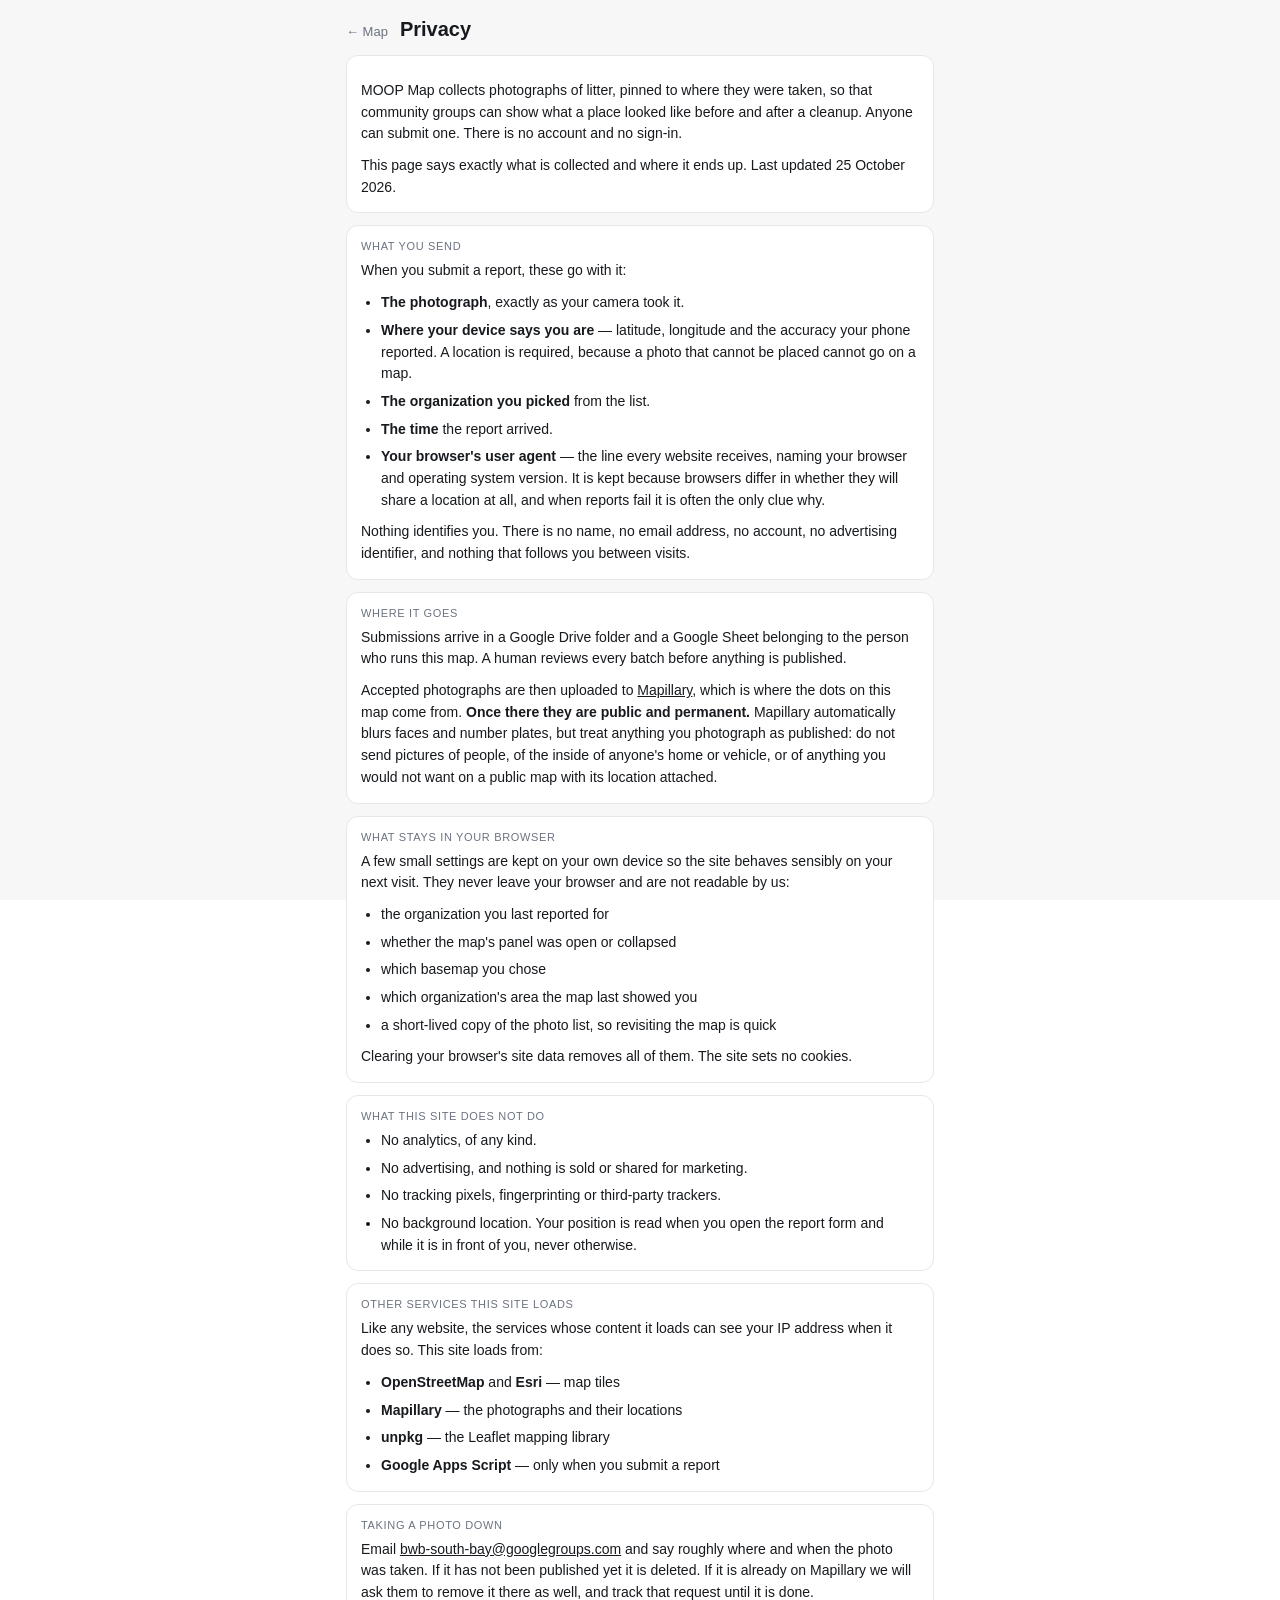
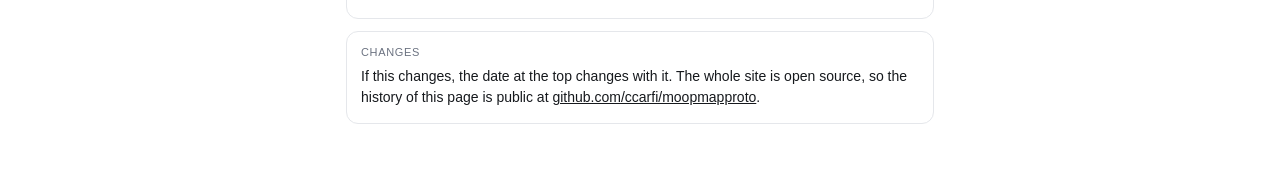
==== privacy.html @ 1ea621a3 "Add a privacy page, and link it from the form Google requires a homepage and a privacy policy URL be" ====
<!DOCTYPE html>
<html lang="en">
<head>
<meta charset="utf-8">
<meta name="viewport" content="width=device-width, initial-scale=1, viewport-fit=cover">
<title>Privacy — MOOP Map</title>

<link rel="icon" href="data:image/svg+xml,%3Csvg xmlns='http://www.w3.org/2000/svg' viewBox='0 0 32 32'%3E%3Ccircle cx='12' cy='13' r='6' fill='%23E4572E'/%3E%3Ccircle cx='21' cy='21' r='6' fill='%232E86AB'/%3E%3C/svg%3E">
<link rel="stylesheet" href="styles.css">
</head>
<body class="report-page">

<header class="report-header">
  <a class="report-back" href="./">&larr; Map</a>
  <h1>Privacy</h1>
</header>

<main class="report-main">

  <section class="field">
    <p class="prose">MOOP Map collects photographs of litter, pinned to where they
    were taken, so that community groups can show what a place looked like before
    and after a cleanup. Anyone can submit one. There is no account and no sign-in.</p>
    <p class="prose">This page says exactly what is collected and where it ends up.
    Last updated 25 October 2026.</p>
  </section>

  <section class="field">
    <span class="field-label">What you send</span>
    <p class="prose">When you submit a report, these go with it:</p>
    <ul class="prose">
      <li><strong>The photograph</strong>, exactly as your camera took it.</li>
      <li><strong>Where your device says you are</strong> — latitude, longitude and
        the accuracy your phone reported. A location is required, because a photo
        that cannot be placed cannot go on a map.</li>
      <li><strong>The organization you picked</strong> from the list.</li>
      <li><strong>The time</strong> the report arrived.</li>
      <li><strong>Your browser's user agent</strong> — the line every website
        receives, naming your browser and operating system version. It is kept
        because browsers differ in whether they will share a location at all, and
        when reports fail it is often the only clue why.</li>
    </ul>
    <p class="prose">Nothing identifies you. There is no name, no email address, no
    account, no advertising identifier, and nothing that follows you between visits.</p>
  </section>

  <section class="field">
    <span class="field-label">Where it goes</span>
    <p class="prose">Submissions arrive in a Google Drive folder and a Google Sheet
    belonging to the person who runs this map. A human reviews every batch before
    anything is published.</p>
    <p class="prose">Accepted photographs are then uploaded to
    <a href="https://www.mapillary.com/">Mapillary</a>, which is where the dots on
    this map come from. <strong>Once there they are public and permanent.</strong>
    Mapillary automatically blurs faces and number plates, but treat anything you
    photograph as published: do not send pictures of people, of the inside of
    anyone's home or vehicle, or of anything you would not want on a public map
    with its location attached.</p>
  </section>

  <section class="field">
    <span class="field-label">What stays in your browser</span>
    <p class="prose">A few small settings are kept on your own device so the site
    behaves sensibly on your next visit. They never leave your browser and are not
    readable by us:</p>
    <ul class="prose">
      <li>the organization you last reported for</li>
      <li>whether the map's panel was open or collapsed</li>
      <li>which basemap you chose</li>
      <li>which organization's area the map last showed you</li>
      <li>a short-lived copy of the photo list, so revisiting the map is quick</li>
    </ul>
    <p class="prose">Clearing your browser's site data removes all of them. The site
    sets no cookies.</p>
  </section>

  <section class="field">
    <span class="field-label">What this site does not do</span>
    <ul class="prose">
      <li>No analytics, of any kind.</li>
      <li>No advertising, and nothing is sold or shared for marketing.</li>
      <li>No tracking pixels, fingerprinting or third-party trackers.</li>
      <li>No background location. Your position is read when you open the report
        form and while it is in front of you, never otherwise.</li>
    </ul>
  </section>

  <section class="field">
    <span class="field-label">Other services this site loads</span>
    <p class="prose">Like any website, the services whose content it loads can see
    your IP address when it does so. This site loads from:</p>
    <ul class="prose">
      <li><strong>OpenStreetMap</strong> and <strong>Esri</strong> — map tiles</li>
      <li><strong>Mapillary</strong> — the photographs and their locations</li>
      <li><strong>unpkg</strong> — the Leaflet mapping library</li>
      <li><strong>Google Apps Script</strong> — only when you submit a report</li>
    </ul>
  </section>

  <section class="field">
    <span class="field-label">Taking a photo down</span>
    <p class="prose">Email
    <a href="mailto:bwb-south-bay@googlegroups.com">bwb-south-bay@googlegroups.com</a>
    and say roughly where and when the photo was taken. If it has not been published
    yet it is deleted. If it is already on Mapillary we will ask them to remove it
    there as well, and track that request until it is done.</p>
  </section>

  <section class="field">
    <span class="field-label">Changes</span>
    <p class="prose">If this changes, the date at the top changes with it. The whole
    site is open source, so the history of this page is public at
    <a href="https://github.com/ccarfi/moopmapproto">github.com/ccarfi/moopmapproto</a>.</p>
  </section>

</main>

</body>
</html>
---- styles.css ----
:root {
  --bg: #ffffff;
  --fg: #16191d;
  --muted: #6b7280;
  --line: #e5e7eb;
  --shadow: 0 6px 24px rgba(0, 0, 0, .16);
  --panel-w: 380px;
  --font: -apple-system, BlinkMacSystemFont, "Segoe UI", Roboto, Helvetica, Arial, sans-serif;
  --mono: ui-monospace, SFMono-Regular, Menlo, Consolas, monospace;
}

* { box-sizing: border-box; }

html, body {
  margin: 0;
  height: 100%;
  font-family: var(--font);
  color: var(--fg);
  background: var(--bg);
}

#map {
  position: absolute;
  inset: 0;
  z-index: 0;
}

/* ------------------------------------------------------------------ legend */

.legend {
  position: absolute;
  top: 12px;
  right: 12px;
  z-index: 1000;
  background: var(--bg);
  border: 1px solid var(--line);
  border-radius: 10px;
  box-shadow: var(--shadow);
  padding: 10px 12px;
  min-width: 190px;
  font-size: 13px;
}

.legend-toggle {
  display: flex;
  align-items: center;
  gap: 7px;
  width: 100%;
  border: 0;
  background: none;
  color: var(--fg);
  font-family: inherit;
  font-size: 12px;
  padding: 0;
  cursor: pointer;
}

.legend-icon { flex: none; }

/* No label between them now, so push the chevron to the far side. */
.legend-toggle > .legend-icon { margin-right: auto; }

.legend-chev {
  flex: none;
  color: var(--muted);
  transform: rotate(180deg);
  transition: transform .15s ease;
}

.legend-toggle:focus-visible { outline: 2px solid var(--fg); outline-offset: 3px; }

/* Collapsed: the card shrinks to just its header button. */
.legend.is-collapsed .legend-body { display: none; }

.legend.is-collapsed { min-width: 0; }

.legend.is-collapsed .legend-chev { transform: rotate(0deg); }

.legend-body { margin-top: 9px; }

@media (prefers-reduced-motion: reduce) {
  .legend-chev { transition: none; }
}

.legend-title {
  font-size: 11px;
  text-transform: uppercase;
  letter-spacing: .06em;
  color: var(--muted);
  margin-bottom: 8px;
}

.legend-row {
  display: flex;
  align-items: center;
  gap: 8px;
  padding: 4px 0;
  cursor: pointer;
  user-select: none;
}

.legend-row input { margin: 0; cursor: pointer; }

.legend-toggle-box {
  display: flex;
  align-items: center;
  gap: 8px;
  cursor: pointer;
  flex: none;
}

.swatch {
  width: 12px;
  height: 12px;
  border-radius: 50%;
  border: 1.5px solid #fff;
  box-shadow: 0 0 0 1px rgba(0, 0, 0, .18);
  flex: none;
}

/* A button, because it flies the map to that chapter. Styled as plain text so
   the legend still reads as a legend. */
.legend-label {
  flex: 1;
  min-width: 0;
  white-space: nowrap;
  overflow: hidden;
  text-overflow: ellipsis;
  border: 0;
  background: none;
  padding: 0;
  margin: 0;
  font: inherit;
  color: inherit;
  text-align: left;
  cursor: pointer;
}

.legend-label:hover { text-decoration: underline; }

.legend-label:focus-visible { outline: 2px solid var(--fg); outline-offset: 2px; }

.legend-section {
  margin-top: 10px;
  padding-top: 9px;
  border-top: 1px solid var(--line);
}

.legend-body > :first-child.legend-section {
  margin-top: 0;
  padding-top: 0;
  border-top: 0;
}

#legend-accounts[hidden] + .legend-section {
  margin-top: 0;
  padding-top: 0;
  border-top: 0;
}

.date-row {
  display: flex;
  gap: 6px;
}

.date-field {
  flex: 1;
  /* Without this the field inherits min-width:auto and refuses to shrink below
     the date control's intrinsic width. WebKit reserves a lot of room for a
     native date picker, so on iPhone the value overflows its box and pushes
     the whole legend card wide. */
  min-width: 0;
  display: flex;
  flex-direction: column;
  gap: 3px;
  font-size: 11px;
  color: var(--muted);
  cursor: pointer;
}

.date-field input {
  font-family: inherit;
  font-size: 12px;
  color: var(--fg);
  background: var(--bg);
  border: 1px solid var(--line);
  border-radius: 7px;
  padding: 4px 6px;
  width: 100%;
  min-width: 0;
  max-width: 100%;
  cursor: pointer;
  /* Stops WebKit applying its own chrome and intrinsic sizing to the control. */
  -webkit-appearance: none;
  appearance: none;
  text-align: left;
}

.date-field input:focus-visible { outline: 2px solid var(--fg); outline-offset: 1px; }

.date-foot {
  display: flex;
  align-items: center;
  gap: 8px;
  min-height: 16px;
  margin-top: 6px;
}

.date-note {
  flex: 1;
  font-size: 11px;
  color: var(--muted);
  font-variant-numeric: tabular-nums;
}

.date-note.is-warn { color: #b45309; }

.date-clear {
  border: 1px solid var(--line);
  background: var(--bg);
  color: var(--muted);
  border-radius: 6px;
  padding: 2px 8px;
  font-size: 11px;
  font-family: inherit;
  cursor: pointer;
  flex: none;
}

.date-clear[hidden] { display: none; }

.date-clear:hover { background: #f9fafb; color: var(--fg); }

.basemap-switch {
  display: flex;
  gap: 4px;
}

.basemap-btn {
  flex: 1;
  border: 1px solid var(--line);
  background: var(--bg);
  color: var(--muted);
  border-radius: 7px;
  padding: 5px 8px;
  font-size: 12px;
  font-family: inherit;
  cursor: pointer;
  white-space: nowrap;
}

.basemap-btn:hover { background: #f9fafb; color: var(--fg); }

.basemap-btn.is-active {
  background: var(--fg);
  border-color: var(--fg);
  color: #fff;
}

.basemap-btn:focus-visible { outline: 2px solid var(--fg); outline-offset: 1px; }

/* Aerial imagery is busy — thicken the white outlines so markers stay legible. */
.basemap-dark path.leaflet-interactive { stroke-width: 2.5; }

.basemap-dark .cluster { box-shadow: 0 1px 7px rgba(0, 0, 0, .65); }

.legend-count {
  font-variant-numeric: tabular-nums;
  color: var(--muted);
  font-size: 12px;
  white-space: nowrap;
  flex: none;
}

/* ------------------------------------------------------- loading / banner */

.loading {
  position: absolute;
  top: 12px;
  left: 50%;
  transform: translateX(-50%);
  z-index: 1000;
  display: flex;
  align-items: center;
  gap: 8px;
  background: var(--bg);
  border: 1px solid var(--line);
  border-radius: 999px;
  box-shadow: var(--shadow);
  padding: 7px 14px;
  font-size: 13px;
}

.loading[hidden] { display: none; }

.spinner {
  width: 13px;
  height: 13px;
  border: 2px solid var(--line);
  border-top-color: var(--muted);
  border-radius: 50%;
  animation: spin .7s linear infinite;
  flex: none;
}

@keyframes spin { to { transform: rotate(360deg); } }

@media (prefers-reduced-motion: reduce) {
  .spinner { animation-duration: 2.4s; }
}

.banner {
  position: absolute;
  top: 12px;
  left: 50%;
  transform: translateX(-50%);
  z-index: 1001;
  max-width: min(560px, calc(100vw - 24px));
  display: flex;
  align-items: flex-start;
  gap: 10px;
  background: #fff7ed;
  border: 1px solid #fdba74;
  color: #7c2d12;
  border-radius: 10px;
  box-shadow: var(--shadow);
  padding: 10px 12px;
  font-size: 13px;
  line-height: 1.4;
}

.banner[hidden] { display: none; }

.banner-close {
  background: none;
  border: 0;
  font-size: 18px;
  line-height: 1;
  cursor: pointer;
  color: inherit;
  padding: 0 2px;
}

/* ----------------------------------------------------------- overlay card */

.overlay {
  position: absolute;
  inset: 0;
  z-index: 1200;
  display: grid;
  place-items: center;
  background: rgba(255, 255, 255, .72);
  padding: 24px;
}

.overlay[hidden] { display: none; }

.overlay-card {
  background: var(--bg);
  border: 1px solid var(--line);
  border-radius: 12px;
  box-shadow: var(--shadow);
  padding: 20px 22px;
  max-width: 440px;
  text-align: center;
}

.overlay-card h2 { margin: 0 0 8px; font-size: 17px; }

.overlay-card p {
  margin: 0 0 14px;
  font-size: 13.5px;
  line-height: 1.5;
  color: var(--muted);
  overflow-wrap: anywhere;
}

.btn {
  display: inline-block;
  background: var(--fg);
  color: #fff;
  border: 0;
  border-radius: 8px;
  padding: 9px 16px;
  font-size: 13px;
  font-family: inherit;
  cursor: pointer;
  text-decoration: none;
}

.btn[hidden] { display: none; }

.btn:hover { opacity: .88; }

/* ------------------------------------------------------------------ panel */

.panel {
  position: absolute;
  top: 0;
  right: 0;
  bottom: 0;
  width: var(--panel-w);
  z-index: 1100;
  background: var(--bg);
  border-left: 1px solid var(--line);
  box-shadow: var(--shadow);
  overflow-y: auto;
  -webkit-overflow-scrolling: touch;
}

.panel[hidden] { display: none; }

.panel-close {
  position: absolute;
  top: 8px;
  right: 8px;
  z-index: 2;
  width: 30px;
  height: 30px;
  border-radius: 50%;
  border: 0;
  background: rgba(0, 0, 0, .55);
  color: #fff;
  font-size: 20px;
  line-height: 1;
  cursor: pointer;
}

.panel-body { padding-bottom: 20px; }

.photo {
  position: relative;
  background: #f3f4f6;
  min-height: 180px;
  display: grid;
  place-items: center;
}

.photo img {
  display: block;
  width: 100%;
  height: auto;
  opacity: 0;
  transition: opacity .2s ease;
}

.photo img.loaded { opacity: 1; }

.photo img.loaded { cursor: zoom-in; }

.photo-zoom {
  position: absolute;
  right: 10px;
  bottom: 10px;
  width: 34px;
  height: 34px;
  display: grid;
  place-items: center;
  border: 0;
  border-radius: 8px;
  background: rgba(0, 0, 0, .58);
  color: #fff;
  cursor: pointer;
  padding: 0;
  -webkit-backdrop-filter: blur(3px);
  backdrop-filter: blur(3px);
}

.photo-zoom[hidden] { display: none; }

.photo-zoom:hover { background: rgba(0, 0, 0, .78); }

.photo-zoom:focus-visible { outline: 2px solid #fff; outline-offset: 2px; }

.photo-status {
  position: absolute;
  inset: 0;
  display: grid;
  place-items: center;
  font-size: 13px;
  color: var(--muted);
  padding: 16px;
  text-align: center;
}

.badge-wrap { padding: 14px 16px 0; }

.badge {
  display: inline-block;
  color: #fff;
  border-radius: 999px;
  padding: 4px 11px;
  font-size: 12px;
  font-weight: 600;
}

.rows { padding: 12px 16px 4px; }

.row {
  display: grid;
  grid-template-columns: 92px 1fr;
  gap: 10px;
  padding: 7px 0;
  border-bottom: 1px solid var(--line);
  font-size: 13px;
  align-items: baseline;
}

.row-label { color: var(--muted); }

.row-value { overflow-wrap: anywhere; }

.seq { display: flex; align-items: center; gap: 8px; }

.seq code {
  font-family: var(--mono);
  font-size: 12px;
  background: #f3f4f6;
  border-radius: 5px;
  padding: 2px 6px;
}

.copy {
  border: 1px solid var(--line);
  background: var(--bg);
  border-radius: 6px;
  padding: 3px 8px;
  font-size: 11px;
  font-family: inherit;
  cursor: pointer;
  flex: none;
}

.copy:hover { background: #f9fafb; }

.link { margin: 14px 16px 0; }

/* ---------------------------------------------------------------- markers */

.cluster-wrap { background: none; border: 0; }

.cluster {
  width: 100%;
  height: 100%;
  border-radius: 50%;
  display: grid;
  place-items: center;
  color: #fff;
  font-size: 12px;
  font-weight: 600;
  border: 2px solid #fff;
  box-shadow: 0 1px 5px rgba(0, 0, 0, .35);
}

/* ------------------------------------------------------------- full screen */

.lightbox {
  position: fixed;
  inset: 0;
  z-index: 2000;
  background: rgba(0, 0, 0, .93);
}

.lightbox[hidden] { display: none; }

/* Scroll container: at fit size nothing scrolls, but zoomed in this is what
   lets you pan around a 4032px photo on a phone. */
.lightbox-stage {
  position: absolute;
  inset: 0;
  overflow: auto;
  display: grid;
  place-items: center;
  padding: 16px;
  -webkit-overflow-scrolling: touch;
  overscroll-behavior: contain;
}

/* Fit mode: whole photo visible.
   Viewport units, not percentages: a percentage max-height against an
   auto-sized grid track is circular, so the browser ignores it and tall
   photos overflow a short window. The 32px matches .lightbox-stage's padding. */
.lightbox img {
  max-width: calc(100vw - 32px);
  max-height: calc(100vh - 32px);
  width: auto;
  height: auto;
  object-fit: contain;
  cursor: zoom-in;
}

@supports (height: 100dvh) {
  /* dvh tracks the mobile URL bar showing and hiding. */
  .lightbox img { max-height: calc(100dvh - 32px); }
}

/* Zoomed: actual pixels, panned by scrolling the stage. Fitting a landscape
   photo to a portrait phone can render it smaller than the sidebar did, so
   this is what actually delivers "more detail" on mobile. */
.lightbox.zoomed .lightbox-stage { place-items: start; }

.lightbox.zoomed img {
  max-width: none;
  max-height: none;
  cursor: zoom-out;
}

.lightbox-close {
  position: fixed;
  top: calc(12px + env(safe-area-inset-top));
  right: calc(12px + env(safe-area-inset-right));
  z-index: 1;
  width: 42px;
  height: 42px;
  border-radius: 50%;
  border: 0;
  background: rgba(255, 255, 255, .16);
  color: #fff;
  font-size: 26px;
  line-height: 1;
  cursor: pointer;
  -webkit-backdrop-filter: blur(3px);
  backdrop-filter: blur(3px);
}

.lightbox-close:hover { background: rgba(255, 255, 255, .28); }

.lightbox-close:focus-visible { outline: 2px solid #fff; outline-offset: 2px; }

.lightbox-hint {
  position: fixed;
  left: 50%;
  bottom: calc(14px + env(safe-area-inset-bottom));
  transform: translateX(-50%);
  color: rgba(255, 255, 255, .72);
  font-size: 12px;
  pointer-events: none;
}

.lightbox-hint:empty { display: none; }

/* Stop the page behind the photo from scrolling on touch devices. */
body.lightbox-open { overflow: hidden; }

/* ----------------------------------------------------------- small screens */

@media (max-width: 767px) {
  .panel {
    top: auto;
    left: 0;
    right: 0;
    bottom: 0;
    width: auto;
    height: 70vh;
    height: 70dvh;
    border-left: 0;
    border-top: 1px solid var(--line);
    border-radius: 14px 14px 0 0;
  }

  .legend {
    top: 8px;
    right: 8px;
    padding: 8px 10px;
    min-width: 0;
    font-size: 12px;
  }

  .row { grid-template-columns: 84px 1fr; }
}

@media (max-width: 520px) {
  /* Two native date controls side by side don't fit a phone-width legend card
     once WebKit has had its say, so stack them and let each have the full
     width. Costs ~30px of height and removes the overflow entirely. */
  .date-row { flex-direction: column; gap: 5px; }

  .legend { max-width: calc(100vw - 16px); }
}

/* ============================================================== report page */

.report-page {
  background: #f7f7f8;
  min-height: 100%;
}

.report-header {
  display: flex;
  align-items: baseline;
  gap: 12px;
  flex-wrap: wrap;
  max-width: 620px;
  margin: 0 auto;
  padding: 18px 16px 0;
}

.report-header h1 {
  margin: 0;
  font-size: 20px;
}

.report-back {
  color: var(--muted);
  text-decoration: none;
  font-size: 13px;
}

.report-back:hover { color: var(--fg); }

.report-main {
  max-width: 620px;
  margin: 0 auto;
  padding: 14px 16px 40px;
}

.field {
  background: var(--bg);
  border: 1px solid var(--line);
  border-radius: 12px;
  padding: 14px;
  margin-bottom: 12px;
}

.field-label {
  display: block;
  font-size: 11px;
  text-transform: uppercase;
  letter-spacing: .06em;
  color: var(--muted);
  margin-bottom: 8px;
}

.field-input {
  width: 100%;
  min-width: 0;
  font-family: inherit;
  /* 16px keeps iOS from zooming the page when a control takes focus. */
  font-size: 16px;
  color: var(--fg);
  background: var(--bg);
  border: 1px solid var(--line);
  border-radius: 8px;
  padding: 9px 10px;
}

select.field-input { -webkit-appearance: none; appearance: none; cursor: pointer; }

.field-hint {
  margin: 8px 0 0;
  font-size: 12.5px;
  line-height: 1.45;
  color: var(--muted);
}

/* Honeypot: off-screen rather than display:none, which some bots skip. */
.hp {
  position: absolute;
  left: -9999px;
  width: 1px;
  height: 1px;
  overflow: hidden;
}

.mini-map {
  height: 220px;
  border-radius: 9px;
  border: 1px solid var(--line);
  overflow: hidden;
}

.file-list {
  list-style: none;
  margin: 10px 0 0;
  padding: 0;
}

.file-row {
  display: flex;
  align-items: center;
  gap: 8px;
  padding: 7px 0;
  border-top: 1px solid var(--line);
  font-size: 13px;
}

.file-name {
  flex: 1;
  min-width: 0;
  overflow: hidden;
  text-overflow: ellipsis;
  white-space: nowrap;
}

.file-status {
  flex: none;
  color: var(--muted);
  font-size: 12px;
}

.file-row.is-sent .file-status { color: #15803d; }

.file-row.is-failed .file-status,
.file-row.is-too-big .file-status,
.file-row.is-bad-type .file-status { color: #b91c1c; }

.file-retry {
  flex: none;
  border: 1px solid var(--line);
  background: var(--bg);
  border-radius: 6px;
  padding: 3px 8px;
  font-size: 11px;
  font-family: inherit;
  cursor: pointer;
}

.btn-primary {
  width: 100%;
  padding: 13px;
  font-size: 15px;
  border-radius: 10px;
}

.btn-primary:disabled {
  background: #d1d5db;
  cursor: not-allowed;
}

/* Sending is not the same state as "you cannot submit yet", and it should stop
   borrowing its costume. :disabled above is white text on #d1d5db — about
   1.5:1, against the 4.5:1 WCAG asks for. The one moment this button has
   something to say was the moment it said it least legibly.

   So while sending it keeps the primary fill (white on near-black, ~15:1) and
   stays disabled only to block a second submit. The progress fill is a
   gradient with a hard stop rather than a child element, because the send
   handler writes the button's textContent and would wipe any children. */
.btn-primary.is-sending,
.btn-primary.is-sending:disabled {
  background-color: var(--fg);
  background-image: linear-gradient(
    to right,
    rgba(255, 255, 255, .24) var(--fill, 0%),
    rgba(255, 255, 255, 0) var(--fill, 0%));
  color: #fff;
  cursor: progress;
}

.btn-secondary {
  margin-top: 10px;
  background: var(--bg);
  color: var(--fg);
  border: 1px solid var(--line);
}

.btn-secondary:hover { background: #f9fafb; }

.notice {
  border-radius: 9px;
  padding: 10px 12px;
  font-size: 13px;
  line-height: 1.45;
  margin-bottom: 12px;
}

.notice.is-warn {
  background: #fff7ed;
  border: 1px solid #fdba74;
  color: #7c2d12;
}

.notice[hidden] { display: none; }

.result {
  border-radius: 12px;
  padding: 16px;
  margin-top: 14px;
  font-size: 14px;

  /* The action goes first visually, the message after it.
     On a phone this block lands at the very bottom of a long form, so
     whatever is last in it falls below the fold — measured at 43px for the
     button. Putting the button at the top of the block keeps it whole, and
     lets the heading peek up instead.
     Done with `order` rather than by reordering the DOM so a screen reader
     still hears "Photo sent" before it is offered the next action. Safe
     because the block holds exactly one focusable element, so visual and
     focus order cannot disagree. */
  display: flex;
  flex-direction: column;
  align-items: stretch;
}

.result .btn { order: -1; margin-bottom: 12px; }

.result p { margin: 6px 0 0; line-height: 1.5; }

.result.is-ok { background: #f0fdf4; border: 1px solid #86efac; color: #14532d; }

.result.is-warn { background: #fff7ed; border: 1px solid #fdba74; color: #7c2d12; }

.result[hidden] { display: none; }

/* The "Send another photo" button inside the confirmation. */
.result .btn { width: 100%; }

.file-pick { display: flex; align-items: center; gap: 10px; flex-wrap: wrap; }
.file-pick-btn { flex: none; margin: 0; cursor: pointer; }
.file-pick-name {
  font-size: 14px; color: var(--muted); word-break: break-word; min-width: 0;
}

/* Visually hidden, deliberately not display:none — that would take the input
   out of the tab order and strand keyboard users with a button they cannot
   reach. */
.file-input-hidden {
  position: absolute; width: 1px; height: 1px; padding: 0; margin: -1px;
  overflow: hidden; clip: rect(0 0 0 0); white-space: nowrap; border: 0;
}

/* The real focus lands on the invisible input, so the visible button has to
   show it instead. */
.file-pick:focus-within .file-pick-btn {
  outline: 2px solid var(--fg); outline-offset: 2px;
}

.field-hint.is-hint { color: var(--warn, #b45309); }

/* The location notice carries steps now, not a sentence. Numbered, because
   the order matters and people follow them one-handed while standing up. */
#loc-help p { margin: 0; }
#loc-help strong { display: block; margin-top: 10px; }
#loc-help ol { margin: 6px 0 0; padding-left: 20px; }
#loc-help li { margin: 3px 0; line-height: 1.45; }

/* The map is not a target until the device has had its turn. Dimmed and
   inert, so "waiting" and "ready" are not the same picture. */
.mini-map.is-waiting { opacity: .55; }
.mini-map.is-waiting .leaflet-container { cursor: default; }

.btn-link {
  background: none; border: none; padding: 6px 0; text-decoration: underline;
  color: var(--muted); font-size: 13px; cursor: pointer; display: block;
}
.btn-link:hover { color: var(--fg); }
.btn-link[hidden] { display: none; }

.disagree-row {
  display: flex; gap: 8px; margin-top: 10px; flex-wrap: wrap;
}
/* Neither answer is preselected — the phone is sometimes the one that's wrong. */
.disagree-row .btn { flex: 1 1 auto; min-width: 140px; }
#geo-disagree p { margin: 0; }

/* Sits inside the Photo card now (#42), so it needs its own separation from
   the picker above it — previously the gap came from being a block of its own
   between two cards. */
#submit-area { margin-top: 14px; }

/* Empty far more often than not now (#44), and an empty <p> still carries its
   margin — which would leave a gap under the button for nothing. */
#submit-note:empty { display: none; }

#submit-area[hidden] { display: none; }

/* Stand the form down once a report is sent: still readable, so someone can
   check the pin they just sent, but plainly no longer the live thing. */
#report-form.is-done .field { opacity: .55; }

.report-link {
  display: block;
  text-align: center;
  background: var(--fg);
  color: #fff;
  text-decoration: none;
  border-radius: 8px;
  padding: 8px;
  font-size: 12px;
}

.report-link:hover { opacity: .88; }

.field-required {
  font-style: normal;
  color: #b45309;
  letter-spacing: 0;
  text-transform: none;
  font-size: 11px;
}

.notice { margin-top: 10px; margin-bottom: 0; }

/* Report form on a phone: keep "Send photo" above the fold.
 *
 * Must live at the end of the file. The base .mini-map rule is declared later
 * than the earlier @media block, and at equal specificity the last declaration
 * wins — so an override placed further up is silently ignored.
 *
 * Shortening every line of microcopy to one line was not enough on its own;
 * the map is the single biggest consumer of vertical space here, and 150px is
 * still ample for confirming or dragging a pin. */
@media (max-width: 520px) {
  .mini-map { height: 150px; }

  .report-header { padding-top: 12px; }

  .field { padding: 12px; margin-bottom: 10px; }

  .report-main { padding-top: 10px; }
}

/* ----------------------------------------------------------------- version */

/* Deliberately quiet while everything is current — it is only ever consulted
   on purpose. It stops being quiet the moment the build is stale, which is
   the one time it has something to say. */
.version {
  font-size: 11px;
  line-height: 1.4;
  color: var(--muted);
}

.version[hidden] { display: none; }

.version-btn {
  font: inherit;
  color: inherit;
  background: none;
  border: 0;
  padding: 4px 6px;
  margin: 0;
  cursor: pointer;
  border-radius: 6px;
  font-variant-numeric: tabular-nums;
}

.version-btn:hover { color: var(--fg); }

.version-detail {
  padding: 2px 6px 4px;
  font-variant-numeric: tabular-nums;
}

.version-detail[hidden] { display: none; }

.version-row {
  display: flex;
  gap: 6px;
  white-space: nowrap;
}

.version-key { opacity: .7; }

/* In the page flow at the foot of the report form. */
.version-page {
  margin: 22px 0 0;
  text-align: right;
}

.version-page .version-detail { text-align: right; }
.version-page .version-row { justify-content: flex-end; }

/* Stale. Loud enough to notice on a phone in daylight, because at this point
   nothing else on the page can be trusted to be what you just deployed. */
.version.is-stale {
  background: #fff7ed;
  border: 1px solid #fdba74;
  border-radius: 8px;
}

.version.is-stale .version-btn {
  color: #7c2d12;
  font-size: 12px;
  font-weight: 600;
  padding: 8px 10px;
}

.version.is-stale .version-btn[disabled] { opacity: .6; cursor: default; }

/* version.js moves this to the top of the page when it goes stale, so here it
   only has to stop looking like a footnote. Sticking it to the viewport bottom
   was tried first and put it over the send button. */
.version-page.is-stale {
  margin: 0 0 16px;
  text-align: center;
}

/* Non-interactive variant, for when the backend could not be reached and there
   is nothing to expand into. Matches the button's padding so the two look
   identical in place. */
.version-label { display: inline-block; padding: 4px 6px; font-variant-numeric: tabular-nums; }

/* The chosen photo, shown in place of the picker (#43). */
.file-thumb {
  display: flex;
  align-items: center;
  gap: 10px;
  margin: 0;
  cursor: pointer;
}

.file-thumb img {
  display: block;
  width: 56px;
  height: 56px;
  object-fit: cover;
  border-radius: 8px;
  border: 1px solid var(--line);
  background: #f3f4f6;
}

.file-thumb-change {
  font-size: 13px;
  color: var(--muted);
  text-decoration: underline;
}

.file-thumb:hover .file-thumb-change { color: var(--fg); }

/* [hidden] is a UA rule at low specificity, and .btn sets display, so it wins
   and the button stays on screen next to the thumbnail that replaced it. */
.file-thumb[hidden],
.file-pick-btn[hidden],
.file-pick-name[hidden] { display: none; }

/* ----------------------------------------------------------------- prose */

/* Running text, which the rest of this site has almost none of — every other
   page is controls. Only privacy.html uses it. */
.prose {
  font-size: 14px;
  line-height: 1.55;
  color: var(--fg);
  margin: 10px 0 0;
}

.field-label + .prose { margin-top: 8px; }

ul.prose { padding-left: 20px; }
ul.prose li { margin-bottom: 6px; }
ul.prose li:last-child { margin-bottom: 0; }

.prose a { color: inherit; }

/* On the form, because that is where the photo and the location are handed
   over — not tucked somewhere only a lawyer would look. */
.privacy-link {
  margin: 18px 0 0;
  text-align: center;
  font-size: 13px;
}

.privacy-link a { color: var(--muted); }
.privacy-link a:hover { color: var(--fg); }
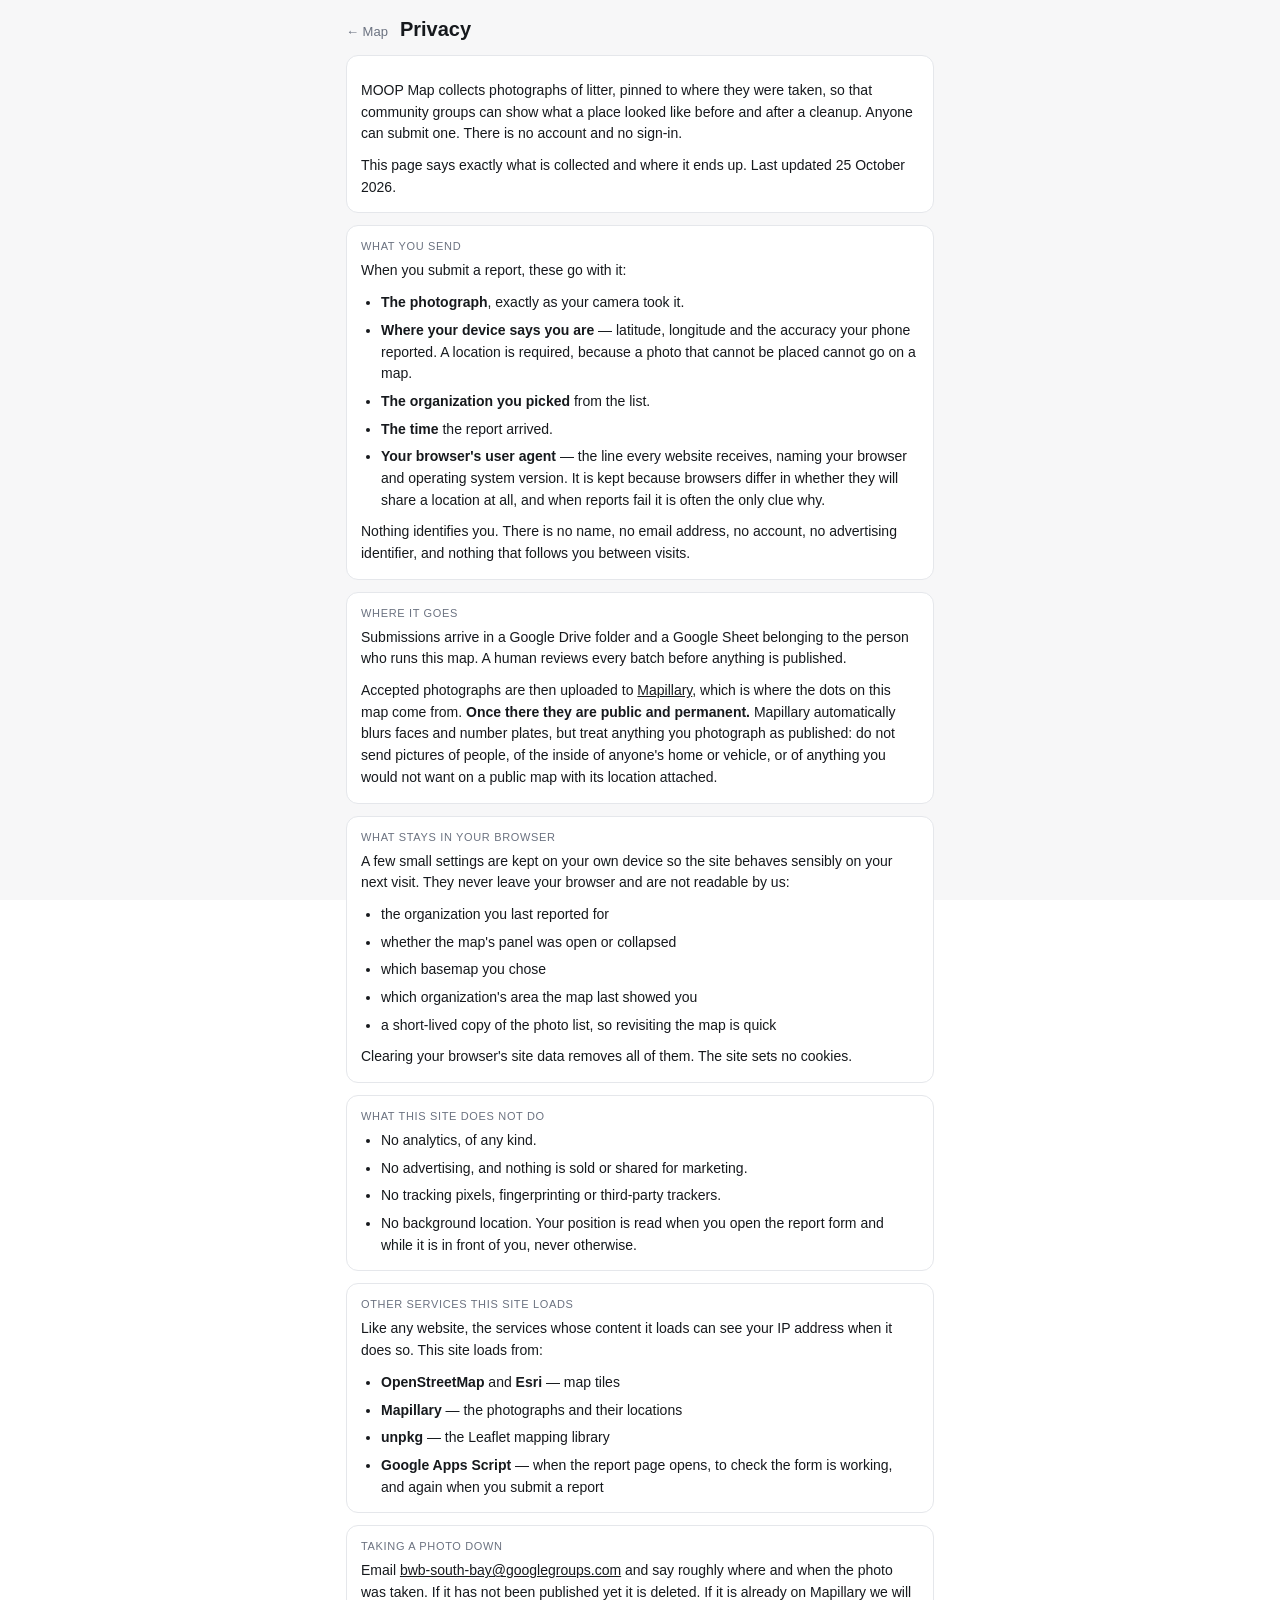
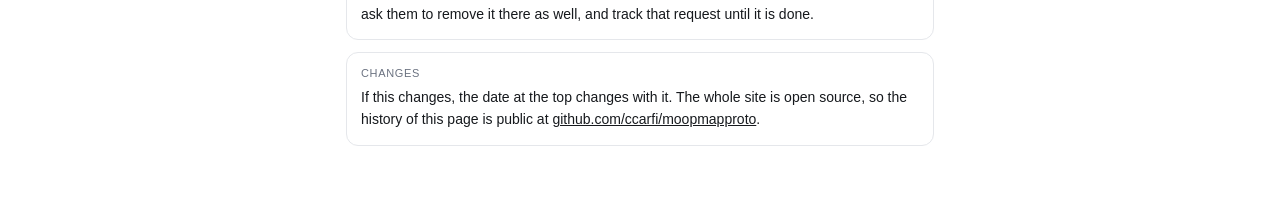
==== commit f2375f43: "Ask the server before the volunteer spends anything Closes the remaining half of #61. The outage tha" ====
--- a/privacy.html
+++ b/privacy.html
@@ -93,7 +93,11 @@
       <li><strong>OpenStreetMap</strong> and <strong>Esri</strong> — map tiles</li>
       <li><strong>Mapillary</strong> — the photographs and their locations</li>
       <li><strong>unpkg</strong> — the Leaflet mapping library</li>
-      <li><strong>Google Apps Script</strong> — only when you submit a report</li>
+      <!-- "only when you submit" was already not true: the report page has
+           checked the endpoint's version on load since the build badge
+           shipped, and now checks whether it is answering at all (#61). -->
+      <li><strong>Google Apps Script</strong> — when the report page opens, to
+      check the form is working, and again when you submit a report</li>
     </ul>
   </section>
 
